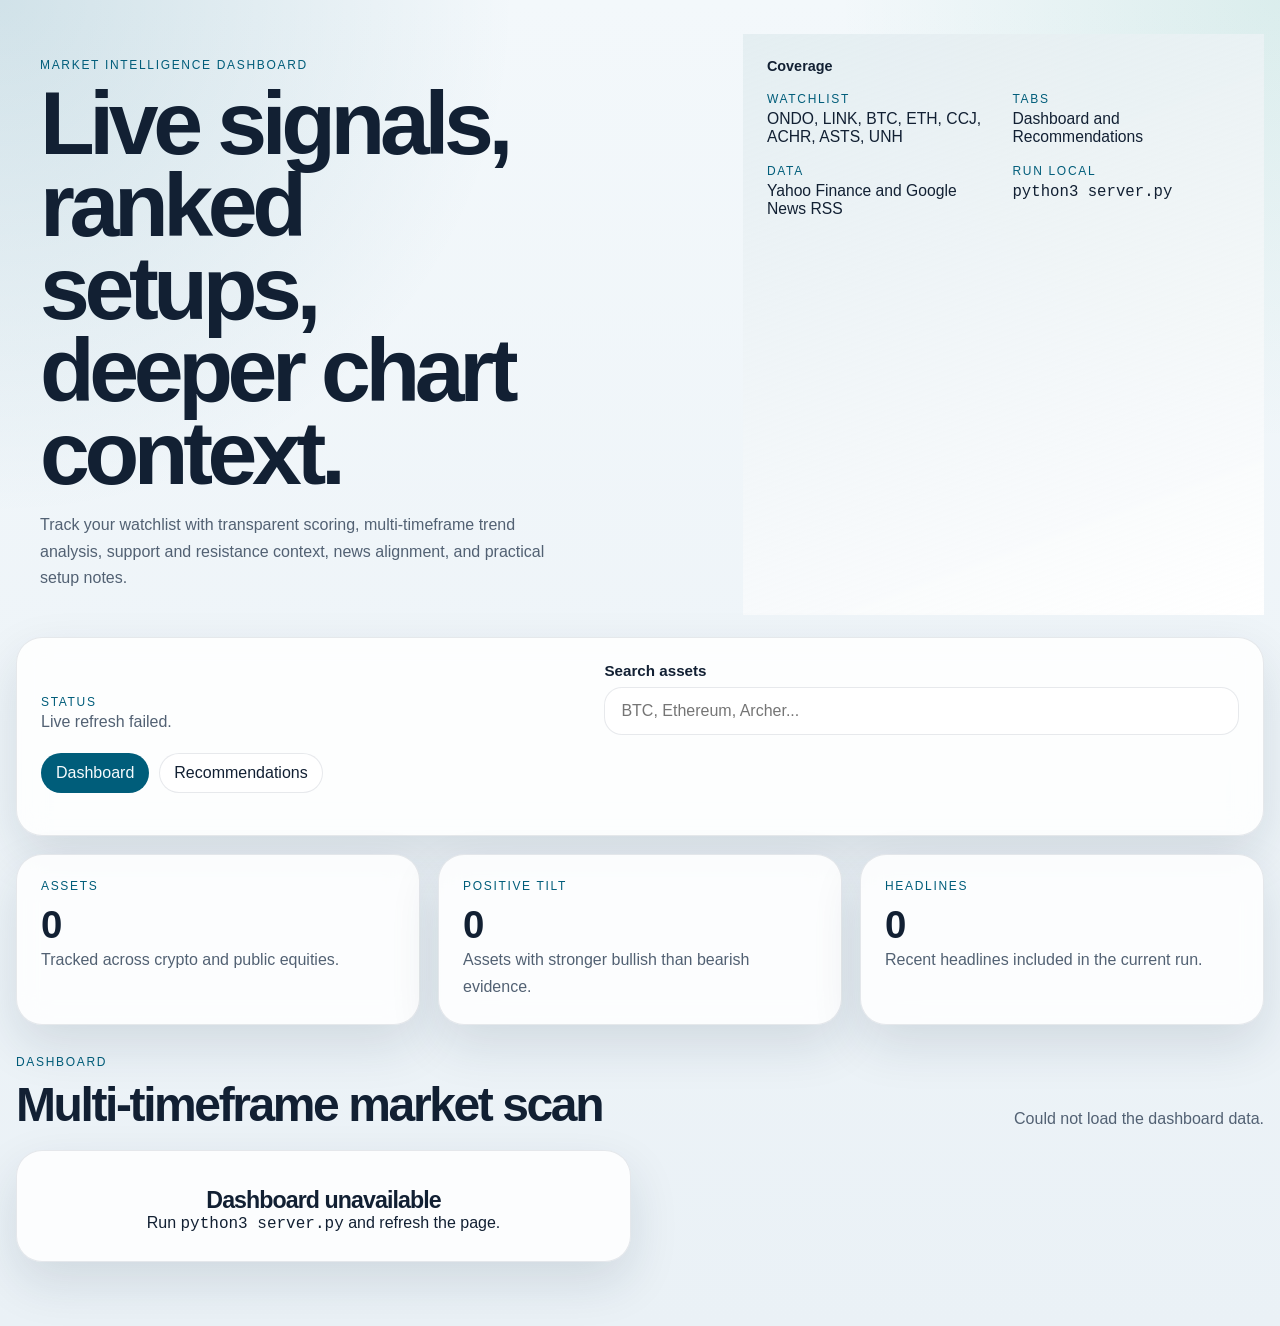
==== index.html @ 1b2de623 "Initial commit: market intelligence dashboard" ====
<!doctype html>
<html lang="en">
  <head>
    <meta charset="utf-8" />
    <meta name="viewport" content="width=device-width, initial-scale=1" />
    <title>Market Intelligence Dashboard</title>
    <meta name="theme-color" content="#005d7a" />
    <meta name="apple-mobile-web-app-capable" content="yes" />
    <meta name="apple-mobile-web-app-status-bar-style" content="default" />
    <meta name="apple-mobile-web-app-title" content="Market Dashboard" />
    <meta name="description" content="Market intelligence dashboard with rankings, technical analysis, and daily summaries." />
    <link rel="manifest" href="./manifest.webmanifest" />
    <link rel="apple-touch-icon" href="./icons/icon-180.png" />
    <link rel="stylesheet" href="./styles.css" />
  </head>
  <body>
    <main class="app-shell">
      <section class="hero">
        <div class="hero-copy">
          <p class="eyebrow">Market Intelligence Dashboard</p>
          <h1>Live signals, ranked setups, deeper chart context.</h1>
          <p class="intro">
            Track your watchlist with transparent scoring, multi-timeframe trend
            analysis, support and resistance context, news alignment, and
            practical setup notes.
          </p>
        </div>

        <div class="hero-panel">
          <p class="panel-label">Coverage</p>
          <div class="hero-grid">
            <div>
              <p class="mini-label">Watchlist</p>
              <p>ONDO, LINK, BTC, ETH, CCJ, ACHR, ASTS, UNH</p>
            </div>
            <div>
              <p class="mini-label">Tabs</p>
              <p>Dashboard and Recommendations</p>
            </div>
            <div>
              <p class="mini-label">Data</p>
              <p>Yahoo Finance and Google News RSS</p>
            </div>
            <div>
              <p class="mini-label">Run local</p>
              <p><code>python3 server.py</code></p>
            </div>
          </div>
        </div>
      </section>

      <section class="toolbar card">
        <div>
          <p class="section-label">Status</p>
          <p id="last-updated" class="meta-copy">Loading live market data...</p>
        </div>

        <label class="search-field" for="asset-search">
          <span>Search assets</span>
          <input id="asset-search" type="search" placeholder="BTC, Ethereum, Archer..." />
        </label>

        <div class="tab-row" role="tablist" aria-label="Views">
          <button id="tab-dashboard" class="tab-button is-active" type="button" role="tab" aria-selected="true">
            Dashboard
          </button>
          <button id="tab-recommendations" class="tab-button" type="button" role="tab" aria-selected="false">
            Recommendations
          </button>
        </div>

        <div id="market-filters" class="filter-row" aria-label="Asset type filters"></div>
      </section>

      <section class="overview-grid">
        <article class="stat-card card">
          <p class="section-label">Assets</p>
          <strong id="asset-count" class="stat-value">--</strong>
          <p class="stat-copy">Tracked across crypto and public equities.</p>
        </article>

        <article class="stat-card card">
          <p class="section-label">Positive Tilt</p>
          <strong id="positive-count" class="stat-value">--</strong>
          <p class="stat-copy">Assets with stronger bullish than bearish evidence.</p>
        </article>

        <article class="stat-card card">
          <p class="section-label">Headlines</p>
          <strong id="headline-count" class="stat-value">--</strong>
          <p class="stat-copy">Recent headlines included in the current run.</p>
        </article>
      </section>

      <section id="dashboard-view" class="view-panel">
        <section class="assets">
          <div class="section-heading">
            <div>
              <p class="section-label">Dashboard</p>
              <h2>Multi-timeframe market scan</h2>
            </div>
            <p id="status" class="status-copy">Building the latest view.</p>
          </div>

          <div id="asset-grid" class="asset-grid" aria-live="polite"></div>
        </section>
      </section>

      <section id="recommendations-view" class="view-panel" hidden>
        <section class="recommendations">
          <div class="section-heading">
            <div>
              <p class="section-label">Recommendations</p>
              <h2>Ranked watchlist setups</h2>
            </div>
            <p id="recommendations-status" class="status-copy">
              Ranking watchlist assets with transparent scoring.
            </p>
          </div>

          <div id="recommendation-summary" class="recommendation-summary"></div>
          <div id="recommendation-list" class="recommendation-list"></div>
        </section>
      </section>
    </main>

    <template id="asset-template">
      <article class="asset-card card">
        <div class="asset-header">
          <div>
            <div class="asset-topline">
              <span class="asset-tag" data-field="type"></span>
              <span class="asset-ticker" data-field="ticker"></span>
            </div>
            <h3 data-field="name"></h3>
          </div>
          <div class="price-block">
            <strong data-field="price"></strong>
            <p data-field="priceMeta"></p>
          </div>
        </div>

        <p data-field="assetNotice" class="asset-notice" hidden></p>

        <div class="metric-grid">
          <div class="metric-chip">
            <span>1D</span>
            <strong data-field="dailyChange"></strong>
          </div>
          <div class="metric-chip">
            <span>1W</span>
            <strong data-field="weeklyChange"></strong>
          </div>
          <div class="metric-chip">
            <span>1M</span>
            <strong data-field="monthlyChange"></strong>
          </div>
          <div class="metric-chip metric-chip-wide">
            <span>Recommendation</span>
            <strong data-field="recommendationLabel"></strong>
          </div>
        </div>

        <div class="analysis-strip" data-field="analysisStrip"></div>
        <div class="chart-grid" data-field="chartGrid"></div>

        <div class="signal-grid">
          <section class="signal-panel bullish">
            <p class="signal-label">Bullish signals</p>
            <ul data-field="bullishSignals"></ul>
          </section>

          <section class="signal-panel bearish">
            <p class="signal-label">Bearish signals</p>
            <ul data-field="bearishSignals"></ul>
          </section>
        </div>

        <section class="summary-panel">
          <p class="signal-label">Neutral summary</p>
          <p data-field="summary" class="summary-copy"></p>
        </section>

        <section class="news-panel">
          <div class="chart-label-row">
            <p>Top recent headlines</p>
            <span data-field="newsSourceCount"></span>
          </div>
          <div data-field="newsList" class="news-list"></div>
        </section>

        <button class="detail-button" data-field="openDetail" type="button">Open detailed view</button>
      </article>
    </template>

    <template id="recommendation-template">
      <article class="recommendation-card card">
        <div class="recommendation-header">
          <div>
            <div class="asset-topline">
              <span class="asset-tag" data-field="type"></span>
              <span class="asset-ticker" data-field="ticker"></span>
            </div>
            <h3 data-field="name"></h3>
          </div>
          <div class="recommendation-score">
            <strong data-field="score"></strong>
            <p data-field="scoreMeta"></p>
          </div>
        </div>

        <div class="recommendation-meta" data-field="metaStrip"></div>
        <div class="breakdown-grid" data-field="breakdown"></div>

        <section class="recommendation-text-grid">
          <article class="summary-panel">
            <p class="signal-label">Key reasons</p>
            <ul data-field="keyReasons"></ul>
          </article>
          <article class="summary-panel">
            <p class="signal-label">Invalidate / risk</p>
            <ul data-field="risks"></ul>
          </article>
          <article class="summary-panel">
            <p class="signal-label">Strengthens</p>
            <ul data-field="strengthen"></ul>
          </article>
          <article class="summary-panel">
            <p class="signal-label">Weakens</p>
            <ul data-field="weaken"></ul>
          </article>
        </section>

        <button class="detail-button" data-field="openDetail" type="button">Open detailed view</button>
      </article>
    </template>

    <div id="detail-modal" class="modal-shell" hidden>
      <div id="modal-backdrop" class="modal-backdrop"></div>
      <section class="modal-panel" role="dialog" aria-modal="true" aria-labelledby="modal-title">
        <button id="modal-close" class="modal-close" type="button" aria-label="Close detail view">
          Close
        </button>

        <div class="modal-header">
          <div class="asset-topline">
            <span id="modal-type" class="asset-tag"></span>
            <span id="modal-ticker" class="asset-ticker"></span>
          </div>
          <h3 id="modal-title"></h3>
          <p id="modal-summary" class="summary-copy"></p>
        </div>

        <div class="modal-grid">
          <article class="modal-block">
            <p class="signal-label">Recommendation</p>
            <p id="modal-recommendation"></p>
            <p id="modal-confidence" class="summary-copy"></p>
          </article>

          <article class="modal-block">
            <p class="signal-label">Trend directions</p>
            <div id="modal-trends" class="analysis-strip"></div>
          </article>

          <article class="modal-block">
            <p class="signal-label">Technical read</p>
            <div id="modal-technical" class="detail-list"></div>
          </article>

          <article class="modal-block">
            <p class="signal-label">Bullish scenario</p>
            <p id="modal-bullish-scenario"></p>
          </article>

          <article class="modal-block">
            <p class="signal-label">Bearish scenario</p>
            <p id="modal-bearish-scenario"></p>
          </article>

          <article class="modal-block modal-block-wide">
            <p class="signal-label">Scoring breakdown</p>
            <div id="modal-breakdown" class="breakdown-grid"></div>
          </article>

          <article class="modal-block modal-block-wide">
            <p class="signal-label">Recent headlines</p>
            <div id="modal-news" class="news-list"></div>
          </article>
        </div>
      </section>
    </div>

    <script type="module" src="./game.js"></script>
  </body>
</html>
---- styles.css ----
:root {
  --bg: #eff4f8;
  --panel: rgba(255, 255, 255, 0.84);
  --card: rgba(255, 255, 255, 0.94);
  --line: rgba(22, 45, 72, 0.1);
  --text: #122033;
  --muted: #526173;
  --accent: #005d7a;
  --accent-soft: rgba(0, 93, 122, 0.1);
  --green: #0b8a5b;
  --green-soft: rgba(11, 138, 91, 0.12);
  --red: #b44646;
  --red-soft: rgba(180, 70, 70, 0.12);
  --amber: #946100;
  --amber-soft: rgba(148, 97, 0, 0.12);
  --shadow: rgba(17, 40, 63, 0.12);
}

* {
  box-sizing: border-box;
}

html {
  scroll-behavior: smooth;
}

body {
  margin: 0;
  min-height: 100vh;
  font-family: "Avenir Next", "Segoe UI", sans-serif;
  color: var(--text);
  background:
    radial-gradient(circle at top left, rgba(0, 93, 122, 0.14), transparent 28%),
    radial-gradient(circle at top right, rgba(4, 143, 110, 0.1), transparent 24%),
    linear-gradient(180deg, #f3f8fb 0%, #eaf1f6 100%);
}

button,
input {
  font: inherit;
}

code {
  font-family: "SFMono-Regular", "SF Mono", Menlo, monospace;
}

h1,
h2,
h3,
p,
ul {
  margin: 0;
}

.app-shell {
  width: min(1360px, calc(100% - 32px));
  margin: 0 auto;
  padding: 34px 0 64px;
}

.card {
  background: var(--panel);
  border: 1px solid var(--line);
  border-radius: 26px;
  box-shadow: 0 20px 50px var(--shadow);
  backdrop-filter: blur(14px);
}

.hero {
  display: grid;
  grid-template-columns: 1.15fr 0.85fr;
  gap: 22px;
}

.hero-copy,
.hero-panel,
.toolbar,
.stat-card,
.asset-card,
.recommendation-card {
  padding: 24px;
}

.eyebrow,
.section-label,
.signal-label,
.mini-label {
  margin: 0;
  text-transform: uppercase;
  letter-spacing: 0.14em;
  font-size: 0.75rem;
  color: var(--accent);
}

h1 {
  margin-top: 10px;
  max-width: 10ch;
  font-size: clamp(3rem, 7vw, 5.7rem);
  line-height: 0.92;
  letter-spacing: -0.06em;
}

h2 {
  margin-top: 8px;
  font-size: clamp(1.9rem, 4vw, 3rem);
  letter-spacing: -0.05em;
}

h3 {
  margin-top: 8px;
  font-size: 1.45rem;
  letter-spacing: -0.04em;
}

.intro,
.meta-copy,
.status-copy,
.stat-copy,
.summary-copy,
.news-item-copy,
.detail-list p {
  color: var(--muted);
  line-height: 1.65;
}

.intro {
  margin-top: 18px;
  max-width: 60ch;
}

.hero-panel {
  background:
    linear-gradient(160deg, rgba(0, 93, 122, 0.1), rgba(255, 255, 255, 0.6)),
    var(--card);
}

.panel-label {
  margin: 0 0 18px;
  font-size: 0.9rem;
  font-weight: 700;
}

.hero-grid {
  display: grid;
  grid-template-columns: repeat(2, minmax(0, 1fr));
  gap: 18px;
}

.hero-grid p:last-child {
  margin-top: 4px;
  font-size: 0.98rem;
}

.toolbar {
  display: grid;
  grid-template-columns: 0.85fr 1fr;
  gap: 18px 24px;
  align-items: end;
  margin-top: 22px;
}

.search-field {
  display: grid;
  gap: 8px;
}

.search-field span {
  font-size: 0.95rem;
  font-weight: 600;
}

.search-field input {
  width: 100%;
  border: 1px solid var(--line);
  border-radius: 18px;
  padding: 14px 16px;
  background: rgba(255, 255, 255, 0.88);
  color: var(--text);
  outline: none;
}

.search-field input:focus {
  border-color: rgba(0, 93, 122, 0.34);
  box-shadow: 0 0 0 4px rgba(0, 93, 122, 0.08);
}

.tab-row,
.filter-row,
.asset-topline,
.analysis-strip,
.chart-label-row,
.recommendation-header,
.recommendation-meta {
  display: flex;
  flex-wrap: wrap;
  gap: 10px;
  align-items: center;
}

.tab-row,
.filter-row {
  grid-column: 1 / -1;
}

.tab-button,
.filter-chip,
.detail-button {
  border: 1px solid var(--line);
  border-radius: 999px;
  padding: 10px 14px;
  background: rgba(255, 255, 255, 0.78);
  color: var(--text);
  cursor: pointer;
  transition:
    transform 180ms ease,
    background-color 180ms ease,
    border-color 180ms ease;
}

.tab-button:hover,
.tab-button:focus-visible,
.filter-chip:hover,
.filter-chip:focus-visible,
.detail-button:hover,
.detail-button:focus-visible {
  transform: translateY(-1px);
}

.tab-button.is-active,
.filter-chip.is-active {
  background: var(--accent);
  color: #f6fbfd;
  border-color: transparent;
}

.overview-grid {
  display: grid;
  grid-template-columns: repeat(3, minmax(0, 1fr));
  gap: 18px;
  margin-top: 18px;
}

.stat-value {
  display: block;
  margin-top: 10px;
  font-size: clamp(1.9rem, 3vw, 2.7rem);
  letter-spacing: -0.05em;
}

.view-panel {
  margin-top: 30px;
}

.section-heading {
  display: flex;
  justify-content: space-between;
  align-items: end;
  gap: 18px;
  margin-bottom: 18px;
}

.asset-grid,
.recommendation-list,
.recommendation-summary {
  display: grid;
  gap: 18px;
}

.asset-grid {
  grid-template-columns: repeat(2, minmax(0, 1fr));
}

.recommendation-summary {
  grid-template-columns: repeat(4, minmax(0, 1fr));
  margin-bottom: 18px;
}

.asset-card,
.recommendation-card {
  background: linear-gradient(180deg, rgba(255, 255, 255, 0.95), rgba(248, 252, 255, 0.9));
  display: grid;
  gap: 18px;
}

.asset-header,
.chart-label-row,
.recommendation-header {
  display: flex;
  justify-content: space-between;
  align-items: center;
  gap: 12px;
}

.asset-tag,
.asset-ticker,
.analysis-chip,
.recommendation-pill,
.summary-pill {
  display: inline-flex;
  align-items: center;
  padding: 7px 10px;
  border-radius: 999px;
  font-size: 0.78rem;
  font-weight: 700;
}

.asset-tag,
.summary-pill {
  background: var(--accent-soft);
  color: var(--accent);
}

.asset-ticker,
.analysis-chip {
  background: rgba(18, 32, 51, 0.06);
  color: var(--text);
}

.recommendation-pill {
  background: rgba(148, 97, 0, 0.12);
  color: var(--amber);
}

.price-block,
.recommendation-score {
  text-align: right;
}

.price-block strong,
.recommendation-score strong {
  display: block;
  font-size: clamp(1.7rem, 3vw, 2.4rem);
  letter-spacing: -0.05em;
}

.price-block p,
.recommendation-score p {
  margin-top: 6px;
  color: var(--muted);
  font-size: 0.95rem;
}

.asset-notice {
  padding: 12px 14px;
  border-radius: 16px;
  border: 1px solid rgba(180, 70, 70, 0.18);
  background: rgba(180, 70, 70, 0.08);
  color: #8e2f2f;
  line-height: 1.5;
}

.metric-grid,
.chart-grid,
.signal-grid,
.recommendation-text-grid,
.modal-grid,
.breakdown-grid {
  display: grid;
  gap: 14px;
}

.metric-grid {
  grid-template-columns: repeat(4, minmax(0, 1fr));
}

.chart-grid {
  grid-template-columns: repeat(3, minmax(0, 1fr));
}

.signal-grid,
.recommendation-text-grid {
  grid-template-columns: repeat(2, minmax(0, 1fr));
}

.modal-grid {
  grid-template-columns: repeat(2, minmax(0, 1fr));
}

.breakdown-grid {
  grid-template-columns: repeat(auto-fit, minmax(180px, 1fr));
}

.metric-chip,
.chart-panel,
.signal-panel,
.summary-panel,
.news-panel,
.summary-card,
.breakdown-card,
.modal-block {
  padding: 16px;
  border-radius: 20px;
  background: rgba(255, 255, 255, 0.74);
  border: 1px solid var(--line);
}

.metric-chip span,
.chart-label-row span {
  display: block;
  font-size: 0.82rem;
  color: var(--muted);
}

.metric-chip strong {
  display: block;
  margin-top: 6px;
  font-size: 1.02rem;
}

.metric-chip-wide {
  grid-column: span 1;
}

.analysis-strip {
  gap: 8px;
}

.is-positive {
  color: var(--green);
}

.is-negative {
  color: var(--red);
}

.chart-surface {
  margin-top: 14px;
  height: 132px;
}

.chart-svg {
  width: 100%;
  height: 100%;
  overflow: visible;
}

.chart-gridline {
  stroke: rgba(18, 32, 51, 0.08);
  stroke-width: 1;
}

.chart-area {
  opacity: 0.18;
}

.chart-line {
  fill: none;
  stroke-width: 3;
  stroke-linecap: round;
  stroke-linejoin: round;
}

.chart-point {
  stroke: white;
  stroke-width: 2;
}

.signal-panel ul,
.news-list,
.recommendation-text-grid ul {
  margin-top: 12px;
}

.signal-panel ul,
.recommendation-text-grid ul {
  padding-left: 18px;
  color: var(--muted);
  line-height: 1.65;
}

.bullish {
  background: linear-gradient(180deg, rgba(11, 138, 91, 0.08), rgba(255, 255, 255, 0.72));
}

.bearish {
  background: linear-gradient(180deg, rgba(180, 70, 70, 0.08), rgba(255, 255, 255, 0.72));
}

.news-list {
  display: grid;
  gap: 12px;
}

.news-item {
  padding-top: 12px;
  border-top: 1px solid rgba(18, 32, 51, 0.08);
}

.news-item:first-child {
  padding-top: 0;
  border-top: 0;
}

.news-item-meta {
  margin-bottom: 5px;
  font-size: 0.82rem;
  color: var(--muted);
}

.news-item a {
  color: var(--text);
  text-decoration: none;
  font-weight: 600;
  line-height: 1.45;
}

.news-item a:hover {
  color: var(--accent);
}

.detail-button {
  justify-self: start;
}

.summary-card h3 {
  margin-top: 4px;
  font-size: 1.05rem;
}

.summary-card p {
  margin-top: 8px;
  color: var(--muted);
  line-height: 1.55;
}

.breakdown-card strong {
  display: block;
  font-size: 1.2rem;
}

.breakdown-card p {
  margin-top: 8px;
  color: var(--muted);
  line-height: 1.55;
}

.modal-shell {
  position: fixed;
  inset: 0;
  z-index: 30;
}

.modal-backdrop {
  position: absolute;
  inset: 0;
  background: rgba(10, 18, 32, 0.56);
}

.modal-panel {
  position: relative;
  width: min(1100px, calc(100% - 24px));
  max-height: calc(100vh - 32px);
  overflow: auto;
  margin: 16px auto;
  padding: 24px;
  border-radius: 28px;
  border: 1px solid var(--line);
  background: rgba(247, 251, 254, 0.98);
  box-shadow: 0 28px 80px rgba(17, 40, 63, 0.28);
}

.modal-close {
  position: sticky;
  top: 0;
  margin-left: auto;
  display: block;
  border: 0;
  border-radius: 999px;
  padding: 10px 14px;
  background: rgba(18, 32, 51, 0.08);
  cursor: pointer;
}

.modal-header {
  display: grid;
  gap: 10px;
  margin-top: 10px;
  margin-bottom: 18px;
}

.modal-block-wide {
  grid-column: 1 / -1;
}

.detail-list {
  display: grid;
  gap: 8px;
}

.empty-state {
  padding: 28px;
  text-align: center;
}

@media (max-width: 1160px) {
  .hero,
  .toolbar,
  .asset-grid,
  .overview-grid,
  .recommendation-summary,
  .chart-grid,
  .signal-grid,
  .recommendation-text-grid,
  .modal-grid {
    grid-template-columns: 1fr;
  }
}

@media (max-width: 720px) {
  .app-shell {
    width: min(100% - 20px, 1360px);
    padding-top: 18px;
  }

  .hero-copy,
  .hero-panel,
  .toolbar,
  .stat-card,
  .asset-card,
  .recommendation-card,
  .modal-panel {
    padding: 18px;
  }

  .asset-header,
  .section-heading,
  .recommendation-header {
    flex-direction: column;
    align-items: flex-start;
  }

  .price-block,
  .recommendation-score {
    text-align: left;
  }

  .metric-grid {
    grid-template-columns: 1fr;
  }
}
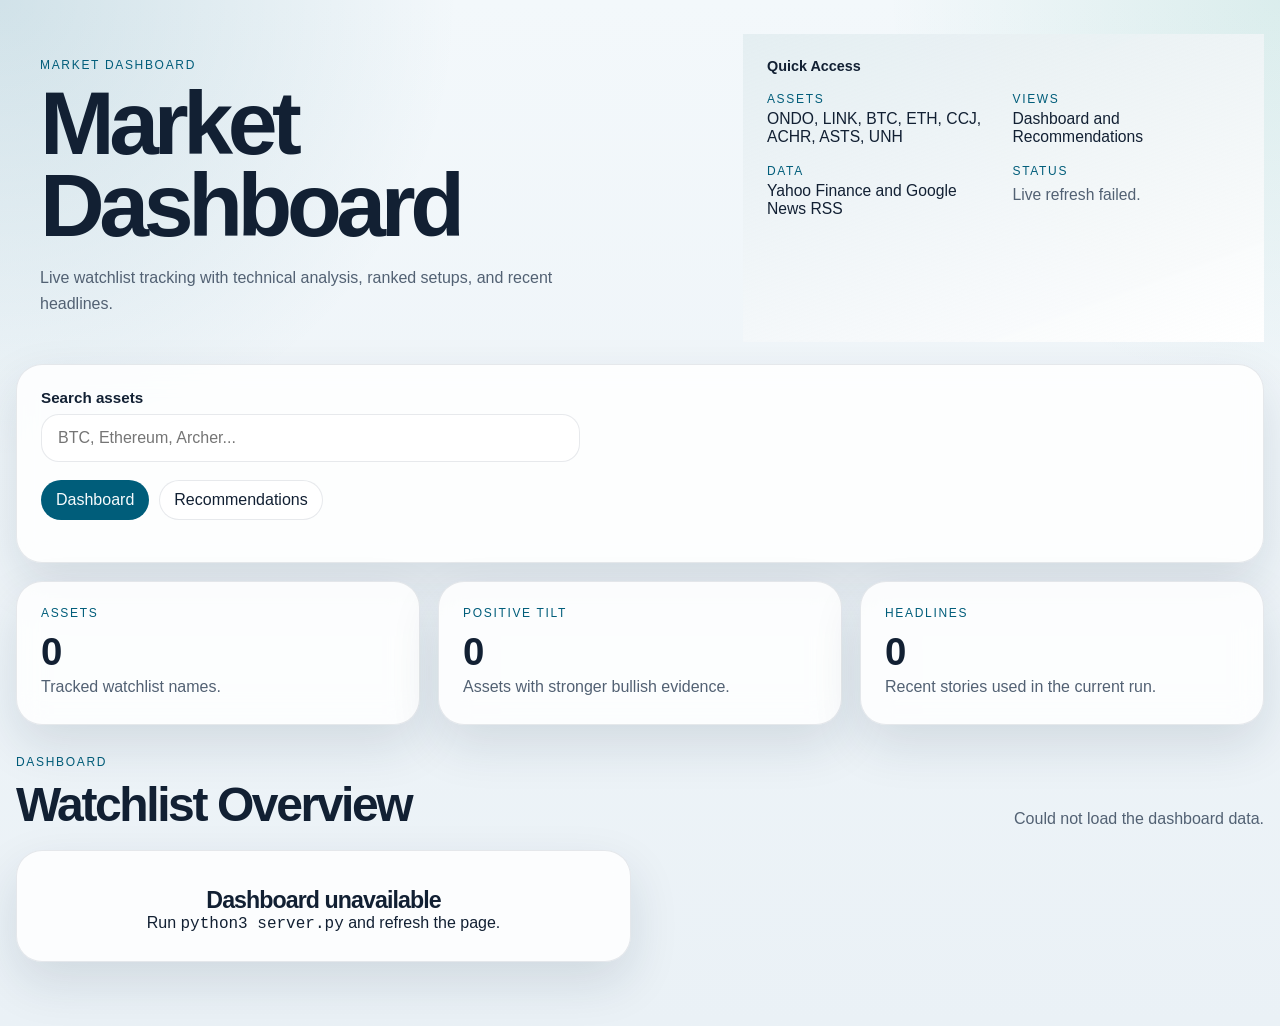
==== commit a7270fbd: "Fix Vercel root route and homepage" ====
--- a/index.html
+++ b/index.html
@@ -3,12 +3,15 @@
   <head>
     <meta charset="utf-8" />
     <meta name="viewport" content="width=device-width, initial-scale=1" />
-    <title>Market Intelligence Dashboard</title>
+    <title>Market Dashboard</title>
     <meta name="theme-color" content="#005d7a" />
     <meta name="apple-mobile-web-app-capable" content="yes" />
     <meta name="apple-mobile-web-app-status-bar-style" content="default" />
     <meta name="apple-mobile-web-app-title" content="Market Dashboard" />
-    <meta name="description" content="Market intelligence dashboard with rankings, technical analysis, and daily summaries." />
+    <meta
+      name="description"
+      content="Market dashboard with live prices, chart analysis, and ranked recommendations."
+    />
     <link rel="manifest" href="./manifest.webmanifest" />
     <link rel="apple-touch-icon" href="./icons/icon-180.png" />
     <link rel="stylesheet" href="./styles.css" />
@@ -17,24 +20,23 @@
     <main class="app-shell">
       <section class="hero">
         <div class="hero-copy">
-          <p class="eyebrow">Market Intelligence Dashboard</p>
-          <h1>Live signals, ranked setups, deeper chart context.</h1>
+          <p class="eyebrow">Market Dashboard</p>
+          <h1>Market Dashboard</h1>
           <p class="intro">
-            Track your watchlist with transparent scoring, multi-timeframe trend
-            analysis, support and resistance context, news alignment, and
-            practical setup notes.
+            Live watchlist tracking with technical analysis, ranked setups, and
+            recent headlines.
           </p>
         </div>
 
         <div class="hero-panel">
-          <p class="panel-label">Coverage</p>
+          <p class="panel-label">Quick Access</p>
           <div class="hero-grid">
             <div>
-              <p class="mini-label">Watchlist</p>
+              <p class="mini-label">Assets</p>
               <p>ONDO, LINK, BTC, ETH, CCJ, ACHR, ASTS, UNH</p>
             </div>
             <div>
-              <p class="mini-label">Tabs</p>
+              <p class="mini-label">Views</p>
               <p>Dashboard and Recommendations</p>
             </div>
             <div>
@@ -42,19 +44,14 @@
               <p>Yahoo Finance and Google News RSS</p>
             </div>
             <div>
-              <p class="mini-label">Run local</p>
-              <p><code>python3 server.py</code></p>
+              <p class="mini-label">Status</p>
+              <p id="last-updated" class="meta-copy">Loading live market data...</p>
             </div>
           </div>
         </div>
       </section>
 
       <section class="toolbar card">
-        <div>
-          <p class="section-label">Status</p>
-          <p id="last-updated" class="meta-copy">Loading live market data...</p>
-        </div>
-
         <label class="search-field" for="asset-search">
           <span>Search assets</span>
           <input id="asset-search" type="search" placeholder="BTC, Ethereum, Archer..." />
@@ -76,19 +73,19 @@
         <article class="stat-card card">
           <p class="section-label">Assets</p>
           <strong id="asset-count" class="stat-value">--</strong>
-          <p class="stat-copy">Tracked across crypto and public equities.</p>
+          <p class="stat-copy">Tracked watchlist names.</p>
         </article>
 
         <article class="stat-card card">
           <p class="section-label">Positive Tilt</p>
           <strong id="positive-count" class="stat-value">--</strong>
-          <p class="stat-copy">Assets with stronger bullish than bearish evidence.</p>
+          <p class="stat-copy">Assets with stronger bullish evidence.</p>
         </article>
 
         <article class="stat-card card">
           <p class="section-label">Headlines</p>
           <strong id="headline-count" class="stat-value">--</strong>
-          <p class="stat-copy">Recent headlines included in the current run.</p>
+          <p class="stat-copy">Recent stories used in the current run.</p>
         </article>
       </section>
 
@@ -97,7 +94,7 @@
           <div class="section-heading">
             <div>
               <p class="section-label">Dashboard</p>
-              <h2>Multi-timeframe market scan</h2>
+              <h2>Watchlist Overview</h2>
             </div>
             <p id="status" class="status-copy">Building the latest view.</p>
           </div>
@@ -111,7 +108,7 @@
           <div class="section-heading">
             <div>
               <p class="section-label">Recommendations</p>
-              <h2>Ranked watchlist setups</h2>
+              <h2>Ranked Setups</h2>
             </div>
             <p id="recommendations-status" class="status-copy">
               Ranking watchlist assets with transparent scoring.
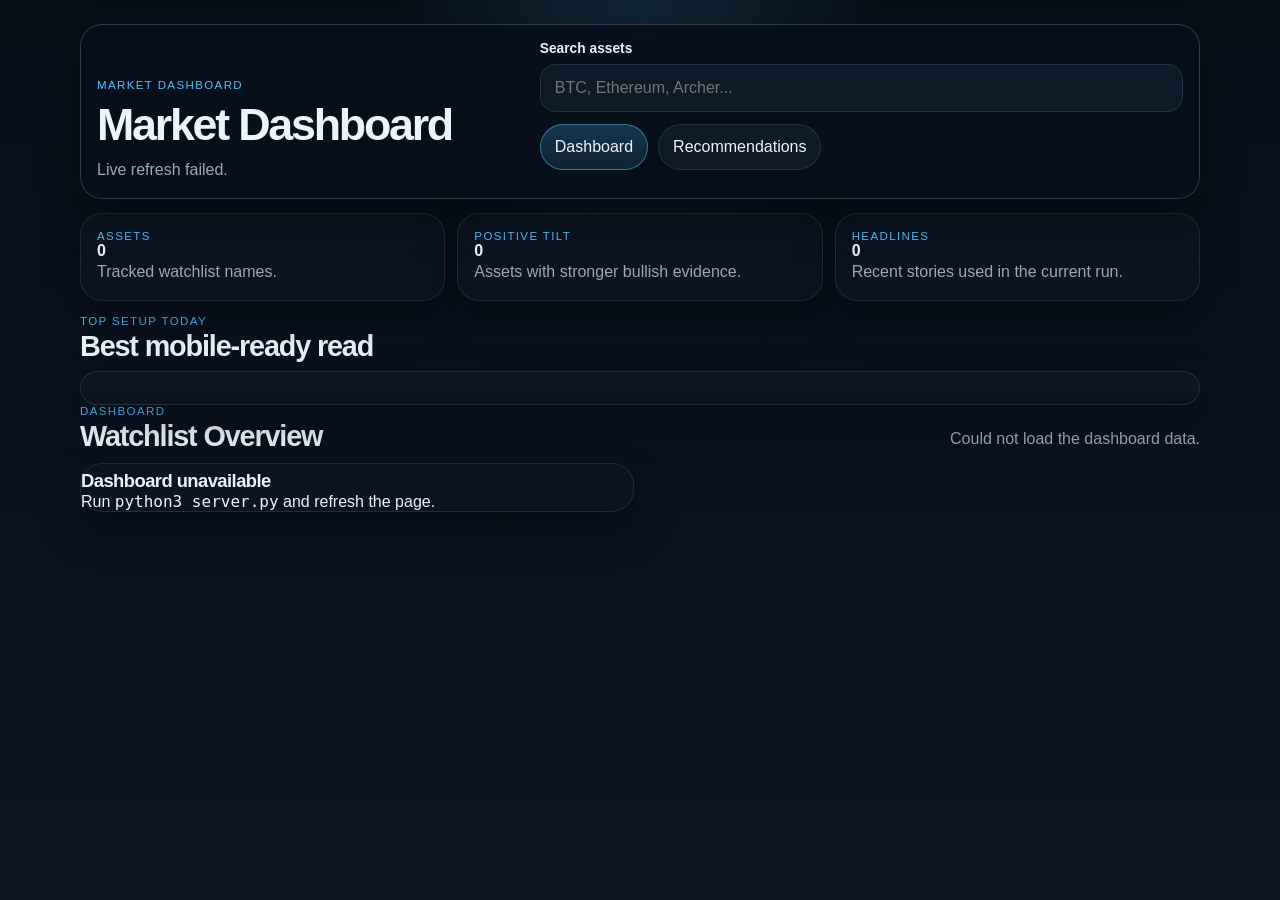
==== commit b242ea82: "mobile first redesign and replace headlines" ====
--- a/index.html
+++ b/index.html
@@ -18,56 +18,31 @@
   </head>
   <body>
     <main class="app-shell">
-      <section class="hero">
-        <div class="hero-copy">
+      <header class="top-header card">
+        <div class="header-copy">
           <p class="eyebrow">Market Dashboard</p>
           <h1>Market Dashboard</h1>
-          <p class="intro">
-            Live watchlist tracking with technical analysis, ranked setups, and
-            recent headlines.
-          </p>
-        </div>
-
-        <div class="hero-panel">
-          <p class="panel-label">Quick Access</p>
-          <div class="hero-grid">
-            <div>
-              <p class="mini-label">Assets</p>
-              <p>ONDO, LINK, BTC, ETH, CCJ, ACHR, ASTS, UNH</p>
-            </div>
-            <div>
-              <p class="mini-label">Views</p>
-              <p>Dashboard and Recommendations</p>
-            </div>
-            <div>
-              <p class="mini-label">Data</p>
-              <p>Yahoo Finance and Google News RSS</p>
-            </div>
-            <div>
-              <p class="mini-label">Status</p>
-              <p id="last-updated" class="meta-copy">Loading live market data...</p>
-            </div>
-          </div>
-        </div>
-      </section>
-
-      <section class="toolbar card">
-        <label class="search-field" for="asset-search">
-          <span>Search assets</span>
-          <input id="asset-search" type="search" placeholder="BTC, Ethereum, Archer..." />
-        </label>
-
-        <div class="tab-row" role="tablist" aria-label="Views">
-          <button id="tab-dashboard" class="tab-button is-active" type="button" role="tab" aria-selected="true">
-            Dashboard
-          </button>
-          <button id="tab-recommendations" class="tab-button" type="button" role="tab" aria-selected="false">
-            Recommendations
-          </button>
-        </div>
-
-        <div id="market-filters" class="filter-row" aria-label="Asset type filters"></div>
-      </section>
+          <p id="last-updated" class="meta-copy">Loading live market data...</p>
+        </div>
+
+        <div class="header-actions">
+          <label class="search-field" for="asset-search">
+            <span>Search assets</span>
+            <input id="asset-search" type="search" placeholder="BTC, Ethereum, Archer..." />
+          </label>
+
+          <div class="tab-row" role="tablist" aria-label="Views">
+            <button id="tab-dashboard" class="tab-button is-active" type="button" role="tab" aria-selected="true">
+              Dashboard
+            </button>
+            <button id="tab-recommendations" class="tab-button" type="button" role="tab" aria-selected="false">
+              Recommendations
+            </button>
+          </div>
+
+          <div id="market-filters" class="filter-row" aria-label="Asset type filters"></div>
+        </div>
+      </header>
 
       <section class="overview-grid">
         <article class="stat-card card">
@@ -90,6 +65,17 @@
       </section>
 
       <section id="dashboard-view" class="view-panel">
+        <section class="top-setup-section">
+          <div class="section-heading section-heading-tight">
+            <div>
+              <p class="section-label">Top Setup Today</p>
+              <h2>Best mobile-ready read</h2>
+            </div>
+          </div>
+
+          <div id="top-setup-card" class="top-setup-card card" aria-live="polite"></div>
+        </section>
+
         <section class="assets">
           <div class="section-heading">
             <div>
@@ -178,14 +164,6 @@
           <p data-field="summary" class="summary-copy"></p>
         </section>
 
-        <section class="news-panel">
-          <div class="chart-label-row">
-            <p>Top recent headlines</p>
-            <span data-field="newsSourceCount"></span>
-          </div>
-          <div data-field="newsList" class="news-list"></div>
-        </section>
-
         <button class="detail-button" data-field="openDetail" type="button">Open detailed view</button>
       </article>
     </template>
--- a/styles.css
+++ b/styles.css
@@ -1,19 +1,23 @@
 :root {
-  --bg: #eff4f8;
-  --panel: rgba(255, 255, 255, 0.84);
-  --card: rgba(255, 255, 255, 0.94);
-  --line: rgba(22, 45, 72, 0.1);
-  --text: #122033;
-  --muted: #526173;
-  --accent: #005d7a;
-  --accent-soft: rgba(0, 93, 122, 0.1);
-  --green: #0b8a5b;
-  --green-soft: rgba(11, 138, 91, 0.12);
-  --red: #b44646;
-  --red-soft: rgba(180, 70, 70, 0.12);
-  --amber: #946100;
-  --amber-soft: rgba(148, 97, 0, 0.12);
-  --shadow: rgba(17, 40, 63, 0.12);
+  --bg: #08111b;
+  --bg-elevated: #0d1825;
+  --panel: rgba(12, 21, 33, 0.94);
+  --panel-soft: rgba(17, 28, 43, 0.92);
+  --card: rgba(14, 23, 36, 0.96);
+  --line: rgba(118, 143, 176, 0.2);
+  --line-strong: rgba(118, 143, 176, 0.34);
+  --text: #edf3fb;
+  --muted: #9aa8ba;
+  --accent: #50c1ff;
+  --accent-soft: rgba(80, 193, 255, 0.12);
+  --green: #39d98a;
+  --green-soft: rgba(57, 217, 138, 0.12);
+  --red: #ff7b7b;
+  --red-soft: rgba(255, 123, 123, 0.12);
+  --amber: #ffb85c;
+  --amber-soft: rgba(255, 184, 92, 0.12);
+  --shadow: rgba(0, 0, 0, 0.34);
+  --radius: 22px;
 }
 
 * {
@@ -30,9 +34,8 @@
   font-family: "Avenir Next", "Segoe UI", sans-serif;
   color: var(--text);
   background:
-    radial-gradient(circle at top left, rgba(0, 93, 122, 0.14), transparent 28%),
-    radial-gradient(circle at top right, rgba(4, 143, 110, 0.1), transparent 24%),
-    linear-gradient(180deg, #f3f8fb 0%, #eaf1f6 100%);
+    radial-gradient(circle at top, rgba(80, 193, 255, 0.12), transparent 22%),
+    linear-gradient(180deg, #071019 0%, #0a1220 46%, #0d1622 100%);
 }
 
 button,
@@ -53,110 +56,83 @@
 }
 
 .app-shell {
-  width: min(1360px, calc(100% - 32px));
+  width: min(100%, 760px);
   margin: 0 auto;
-  padding: 34px 0 64px;
+  padding: 16px 14px 32px;
 }
 
 .card {
   background: var(--panel);
   border: 1px solid var(--line);
-  border-radius: 26px;
-  box-shadow: 0 20px 50px var(--shadow);
+  border-radius: var(--radius);
+  box-shadow: 0 18px 40px var(--shadow);
   backdrop-filter: blur(14px);
 }
 
-.hero {
-  display: grid;
-  grid-template-columns: 1.15fr 0.85fr;
-  gap: 22px;
-}
-
-.hero-copy,
-.hero-panel,
-.toolbar,
+.top-header,
 .stat-card,
 .asset-card,
-.recommendation-card {
-  padding: 24px;
+.recommendation-card,
+.top-setup-card,
+.modal-panel {
+  padding: 16px;
+}
+
+.top-header {
+  position: sticky;
+  top: 0;
+  z-index: 20;
+  display: grid;
+  gap: 14px;
+  margin-bottom: 14px;
+  background: rgba(8, 17, 27, 0.92);
+  border-color: var(--line-strong);
+}
+
+.header-copy,
+.header-actions {
+  display: grid;
+  gap: 12px;
 }
 
 .eyebrow,
 .section-label,
 .signal-label,
 .mini-label {
-  margin: 0;
   text-transform: uppercase;
-  letter-spacing: 0.14em;
-  font-size: 0.75rem;
+  letter-spacing: 0.12em;
+  font-size: 0.72rem;
   color: var(--accent);
 }
 
 h1 {
-  margin-top: 10px;
-  max-width: 10ch;
-  font-size: clamp(3rem, 7vw, 5.7rem);
-  line-height: 0.92;
-  letter-spacing: -0.06em;
+  font-size: clamp(2rem, 8vw, 2.8rem);
+  line-height: 0.95;
+  letter-spacing: -0.05em;
 }
 
 h2 {
-  margin-top: 8px;
-  font-size: clamp(1.9rem, 4vw, 3rem);
-  letter-spacing: -0.05em;
+  margin-top: 4px;
+  font-size: clamp(1.3rem, 5vw, 1.8rem);
+  line-height: 1.05;
+  letter-spacing: -0.04em;
 }
 
 h3 {
-  margin-top: 8px;
-  font-size: 1.45rem;
-  letter-spacing: -0.04em;
-}
-
-.intro,
+  margin-top: 6px;
+  font-size: 1.15rem;
+  letter-spacing: -0.03em;
+}
+
 .meta-copy,
 .status-copy,
 .stat-copy,
 .summary-copy,
 .news-item-copy,
-.detail-list p {
+.detail-list p,
+.intro {
   color: var(--muted);
-  line-height: 1.65;
-}
-
-.intro {
-  margin-top: 18px;
-  max-width: 60ch;
-}
-
-.hero-panel {
-  background:
-    linear-gradient(160deg, rgba(0, 93, 122, 0.1), rgba(255, 255, 255, 0.6)),
-    var(--card);
-}
-
-.panel-label {
-  margin: 0 0 18px;
-  font-size: 0.9rem;
-  font-weight: 700;
-}
-
-.hero-grid {
-  display: grid;
-  grid-template-columns: repeat(2, minmax(0, 1fr));
-  gap: 18px;
-}
-
-.hero-grid p:last-child {
-  margin-top: 4px;
-  font-size: 0.98rem;
-}
-
-.toolbar {
-  display: grid;
-  grid-template-columns: 0.85fr 1fr;
-  gap: 18px 24px;
-  align-items: end;
-  margin-top: 22px;
+  line-height: 1.5;
 }
 
 .search-field {
@@ -165,23 +141,24 @@
 }
 
 .search-field span {
-  font-size: 0.95rem;
+  font-size: 0.86rem;
   font-weight: 600;
 }
 
 .search-field input {
   width: 100%;
+  min-height: 48px;
   border: 1px solid var(--line);
-  border-radius: 18px;
-  padding: 14px 16px;
-  background: rgba(255, 255, 255, 0.88);
+  border-radius: 16px;
+  padding: 12px 14px;
+  background: var(--panel-soft);
   color: var(--text);
   outline: none;
 }
 
 .search-field input:focus {
-  border-color: rgba(0, 93, 122, 0.34);
-  box-shadow: 0 0 0 4px rgba(0, 93, 122, 0.08);
+  border-color: var(--accent);
+  box-shadow: 0 0 0 4px rgba(80, 193, 255, 0.12);
 }
 
 .tab-row,
@@ -190,242 +167,189 @@
 .analysis-strip,
 .chart-label-row,
 .recommendation-header,
-.recommendation-meta {
+.recommendation-meta,
+.top-setup-head {
   display: flex;
   flex-wrap: wrap;
   gap: 10px;
   align-items: center;
 }
 
-.tab-row,
-.filter-row {
-  grid-column: 1 / -1;
-}
-
 .tab-button,
 .filter-chip,
 .detail-button {
+  min-height: 46px;
   border: 1px solid var(--line);
   border-radius: 999px;
   padding: 10px 14px;
-  background: rgba(255, 255, 255, 0.78);
+  background: var(--panel-soft);
   color: var(--text);
   cursor: pointer;
-  transition:
-    transform 180ms ease,
-    background-color 180ms ease,
-    border-color 180ms ease;
-}
-
-.tab-button:hover,
-.tab-button:focus-visible,
-.filter-chip:hover,
-.filter-chip:focus-visible,
-.detail-button:hover,
-.detail-button:focus-visible {
-  transform: translateY(-1px);
 }
 
 .tab-button.is-active,
 .filter-chip.is-active {
-  background: var(--accent);
-  color: #f6fbfd;
-  border-color: transparent;
-}
-
-.overview-grid {
-  display: grid;
-  grid-template-columns: repeat(3, minmax(0, 1fr));
-  gap: 18px;
-  margin-top: 18px;
-}
-
-.stat-value {
-  display: block;
-  margin-top: 10px;
-  font-size: clamp(1.9rem, 3vw, 2.7rem);
-  letter-spacing: -0.05em;
-}
-
-.view-panel {
-  margin-top: 30px;
-}
-
-.section-heading {
-  display: flex;
-  justify-content: space-between;
-  align-items: end;
-  gap: 18px;
-  margin-bottom: 18px;
-}
-
+  background: linear-gradient(180deg, rgba(80, 193, 255, 0.22), rgba(80, 193, 255, 0.1));
+  border-color: rgba(80, 193, 255, 0.5);
+}
+
+.overview-grid,
 .asset-grid,
 .recommendation-list,
-.recommendation-summary {
-  display: grid;
-  gap: 18px;
-}
-
-.asset-grid {
-  grid-template-columns: repeat(2, minmax(0, 1fr));
-}
-
-.recommendation-summary {
-  grid-template-columns: repeat(4, minmax(0, 1fr));
-  margin-bottom: 18px;
-}
-
-.asset-card,
-.recommendation-card {
-  background: linear-gradient(180deg, rgba(255, 255, 255, 0.95), rgba(248, 252, 255, 0.9));
-  display: grid;
-  gap: 18px;
-}
-
-.asset-header,
-.chart-label-row,
-.recommendation-header {
-  display: flex;
-  justify-content: space-between;
-  align-items: center;
-  gap: 12px;
-}
-
-.asset-tag,
-.asset-ticker,
-.analysis-chip,
-.recommendation-pill,
-.summary-pill {
-  display: inline-flex;
-  align-items: center;
-  padding: 7px 10px;
-  border-radius: 999px;
-  font-size: 0.78rem;
-  font-weight: 700;
-}
-
-.asset-tag,
-.summary-pill {
-  background: var(--accent-soft);
-  color: var(--accent);
-}
-
-.asset-ticker,
-.analysis-chip {
-  background: rgba(18, 32, 51, 0.06);
-  color: var(--text);
-}
-
-.recommendation-pill {
-  background: rgba(148, 97, 0, 0.12);
-  color: var(--amber);
-}
-
-.price-block,
-.recommendation-score {
-  text-align: right;
-}
-
-.price-block strong,
-.recommendation-score strong {
-  display: block;
-  font-size: clamp(1.7rem, 3vw, 2.4rem);
-  letter-spacing: -0.05em;
-}
-
-.price-block p,
-.recommendation-score p {
-  margin-top: 6px;
-  color: var(--muted);
-  font-size: 0.95rem;
-}
-
-.asset-notice {
-  padding: 12px 14px;
-  border-radius: 16px;
-  border: 1px solid rgba(180, 70, 70, 0.18);
-  background: rgba(180, 70, 70, 0.08);
-  color: #8e2f2f;
-  line-height: 1.5;
-}
-
+.recommendation-summary,
 .metric-grid,
 .chart-grid,
 .signal-grid,
 .recommendation-text-grid,
 .modal-grid,
-.breakdown-grid {
+.breakdown-grid,
+.top-setup-meta {
+  display: grid;
+  gap: 12px;
+}
+
+.overview-grid,
+.asset-grid,
+.recommendation-list,
+.recommendation-summary,
+.metric-grid,
+.chart-grid,
+.signal-grid,
+.recommendation-text-grid,
+.modal-grid,
+.top-setup-meta {
+  grid-template-columns: 1fr;
+}
+
+.view-panel,
+.top-setup-section {
+  margin-top: 14px;
+}
+
+.section-heading {
+  display: grid;
+  gap: 8px;
+  margin-bottom: 12px;
+}
+
+.section-heading-tight {
+  margin-bottom: 10px;
+}
+
+.asset-card,
+.recommendation-card,
+.top-setup-card {
+  background: linear-gradient(180deg, rgba(15, 25, 39, 0.98), rgba(10, 19, 30, 0.98));
   display: grid;
   gap: 14px;
 }
 
-.metric-grid {
-  grid-template-columns: repeat(4, minmax(0, 1fr));
-}
-
-.chart-grid {
-  grid-template-columns: repeat(3, minmax(0, 1fr));
-}
-
-.signal-grid,
-.recommendation-text-grid {
-  grid-template-columns: repeat(2, minmax(0, 1fr));
-}
-
-.modal-grid {
-  grid-template-columns: repeat(2, minmax(0, 1fr));
-}
-
-.breakdown-grid {
-  grid-template-columns: repeat(auto-fit, minmax(180px, 1fr));
+.asset-header,
+.recommendation-header {
+  display: flex;
+  justify-content: space-between;
+  align-items: flex-start;
+  gap: 12px;
+}
+
+.asset-tag,
+.asset-ticker,
+.analysis-chip,
+.summary-pill {
+  display: inline-flex;
+  align-items: center;
+  min-height: 34px;
+  padding: 8px 10px;
+  border-radius: 999px;
+  font-size: 0.78rem;
+  font-weight: 700;
+}
+
+.asset-tag,
+.summary-pill {
+  background: var(--accent-soft);
+  color: var(--accent);
+}
+
+.asset-ticker,
+.analysis-chip {
+  background: rgba(255, 255, 255, 0.06);
+  color: var(--text);
+}
+
+.price-block,
+.recommendation-score,
+.top-setup-score {
+  text-align: right;
+}
+
+.price-block strong,
+.recommendation-score strong,
+.top-setup-score strong {
+  display: block;
+  font-size: clamp(1.2rem, 6vw, 1.8rem);
+  letter-spacing: -0.05em;
+}
+
+.price-block p,
+.recommendation-score p,
+.top-setup-score p {
+  margin-top: 4px;
+  color: var(--muted);
+  font-size: 0.84rem;
+}
+
+.asset-notice {
+  padding: 12px 14px;
+  border-radius: 16px;
+  border: 1px solid rgba(255, 123, 123, 0.24);
+  background: rgba(255, 123, 123, 0.08);
+  color: #ffc1c1;
+  line-height: 1.45;
 }
 
 .metric-chip,
 .chart-panel,
 .signal-panel,
 .summary-panel,
-.news-panel,
 .summary-card,
 .breakdown-card,
 .modal-block {
-  padding: 16px;
-  border-radius: 20px;
-  background: rgba(255, 255, 255, 0.74);
+  padding: 14px;
+  border-radius: 18px;
+  background: rgba(255, 255, 255, 0.03);
   border: 1px solid var(--line);
 }
 
 .metric-chip span,
 .chart-label-row span {
   display: block;
-  font-size: 0.82rem;
+  font-size: 0.78rem;
   color: var(--muted);
 }
 
 .metric-chip strong {
   display: block;
   margin-top: 6px;
-  font-size: 1.02rem;
-}
-
-.metric-chip-wide {
-  grid-column: span 1;
+  font-size: 1rem;
 }
 
 .analysis-strip {
   gap: 8px;
 }
 
-.is-positive {
-  color: var(--green);
-}
-
-.is-negative {
-  color: var(--red);
+.chart-label-row {
+  justify-content: space-between;
+}
+
+.chart-label-row p {
+  font-size: 0.9rem;
+  font-weight: 700;
 }
 
 .chart-surface {
-  margin-top: 14px;
-  height: 132px;
+  margin-top: 10px;
+  height: 124px;
 }
 
 .chart-svg {
@@ -435,7 +359,7 @@
 }
 
 .chart-gridline {
-  stroke: rgba(18, 32, 51, 0.08);
+  stroke: rgba(255, 255, 255, 0.08);
   stroke-width: 1;
 }
 
@@ -451,112 +375,82 @@
 }
 
 .chart-point {
-  stroke: white;
+  stroke: rgba(8, 17, 27, 1);
   stroke-width: 2;
 }
 
 .signal-panel ul,
-.news-list,
-.recommendation-text-grid ul {
-  margin-top: 12px;
-}
-
-.signal-panel ul,
-.recommendation-text-grid ul {
+.recommendation-text-grid ul,
+.setup-reasons {
   padding-left: 18px;
-  color: var(--muted);
-  line-height: 1.65;
-}
-
-.bullish {
-  background: linear-gradient(180deg, rgba(11, 138, 91, 0.08), rgba(255, 255, 255, 0.72));
-}
-
-.bearish {
-  background: linear-gradient(180deg, rgba(180, 70, 70, 0.08), rgba(255, 255, 255, 0.72));
-}
-
-.news-list {
-  display: grid;
-  gap: 12px;
-}
-
-.news-item {
-  padding-top: 12px;
-  border-top: 1px solid rgba(18, 32, 51, 0.08);
-}
-
-.news-item:first-child {
-  padding-top: 0;
-  border-top: 0;
-}
-
-.news-item-meta {
-  margin-bottom: 5px;
-  font-size: 0.82rem;
-  color: var(--muted);
-}
-
-.news-item a {
-  color: var(--text);
-  text-decoration: none;
-  font-weight: 600;
-  line-height: 1.45;
-}
-
-.news-item a:hover {
-  color: var(--accent);
-}
-
-.detail-button {
-  justify-self: start;
-}
-
-.summary-card h3 {
-  margin-top: 4px;
-  font-size: 1.05rem;
-}
-
-.summary-card p {
-  margin-top: 8px;
+  margin-top: 10px;
   color: var(--muted);
   line-height: 1.55;
 }
 
+.bullish {
+  background: linear-gradient(180deg, rgba(57, 217, 138, 0.08), rgba(255, 255, 255, 0.03));
+}
+
+.bearish {
+  background: linear-gradient(180deg, rgba(255, 123, 123, 0.08), rgba(255, 255, 255, 0.03));
+}
+
+.detail-button {
+  justify-self: stretch;
+  text-align: center;
+  background: rgba(80, 193, 255, 0.08);
+  border-color: rgba(80, 193, 255, 0.24);
+}
+
+.top-setup-card {
+  gap: 12px;
+}
+
+.top-setup-head {
+  justify-content: space-between;
+  align-items: flex-start;
+}
+
+.top-setup-meta {
+  grid-template-columns: 1fr 1fr 1fr;
+}
+
+.breakdown-grid {
+  grid-template-columns: repeat(auto-fit, minmax(140px, 1fr));
+}
+
+.summary-card h3,
 .breakdown-card strong {
-  display: block;
-  font-size: 1.2rem;
-}
-
+  margin-top: 6px;
+}
+
+.summary-card p,
 .breakdown-card p {
   margin-top: 8px;
   color: var(--muted);
-  line-height: 1.55;
+  line-height: 1.45;
 }
 
 .modal-shell {
   position: fixed;
   inset: 0;
-  z-index: 30;
+  z-index: 40;
 }
 
 .modal-backdrop {
   position: absolute;
   inset: 0;
-  background: rgba(10, 18, 32, 0.56);
+  background: rgba(0, 0, 0, 0.74);
 }
 
 .modal-panel {
   position: relative;
-  width: min(1100px, calc(100% - 24px));
-  max-height: calc(100vh - 32px);
+  width: min(100% - 16px, 760px);
+  max-height: calc(100vh - 16px);
   overflow: auto;
-  margin: 16px auto;
-  padding: 24px;
-  border-radius: 28px;
-  border: 1px solid var(--line);
-  background: rgba(247, 251, 254, 0.98);
-  box-shadow: 0 28px 80px rgba(17, 40, 63, 0.28);
+  margin: 8px auto;
+  background: rgba(10, 18, 28, 0.98);
 }
 
 .modal-close {
@@ -564,18 +458,19 @@
   top: 0;
   margin-left: auto;
   display: block;
-  border: 0;
+  min-height: 42px;
+  border: 1px solid var(--line);
   border-radius: 999px;
-  padding: 10px 14px;
-  background: rgba(18, 32, 51, 0.08);
+  padding: 8px 14px;
+  background: rgba(255, 255, 255, 0.06);
+  color: var(--text);
   cursor: pointer;
 }
 
 .modal-header {
   display: grid;
   gap: 10px;
-  margin-top: 10px;
-  margin-bottom: 18px;
+  margin: 10px 0 14px;
 }
 
 .modal-block-wide {
@@ -587,54 +482,65 @@
   gap: 8px;
 }
 
-.empty-state {
-  padding: 28px;
-  text-align: center;
-}
-
-@media (max-width: 1160px) {
-  .hero,
-  .toolbar,
+.is-positive {
+  color: var(--green);
+}
+
+.is-negative {
+  color: var(--red);
+}
+
+@media (min-width: 768px) {
+  .app-shell {
+    width: min(100% - 32px, 1120px);
+    padding: 24px 0 48px;
+  }
+
+  .top-header {
+    grid-template-columns: 0.8fr 1.2fr;
+    align-items: end;
+  }
+
+  .overview-grid {
+    grid-template-columns: repeat(3, minmax(0, 1fr));
+  }
+
   .asset-grid,
-  .overview-grid,
-  .recommendation-summary,
+  .recommendation-list {
+    grid-template-columns: repeat(2, minmax(0, 1fr));
+  }
+
+  .recommendation-summary {
+    grid-template-columns: repeat(4, minmax(0, 1fr));
+  }
+
+  .metric-grid {
+    grid-template-columns: repeat(4, minmax(0, 1fr));
+  }
+
   .chart-grid,
   .signal-grid,
   .recommendation-text-grid,
   .modal-grid {
-    grid-template-columns: 1fr;
-  }
-}
-
-@media (max-width: 720px) {
-  .app-shell {
-    width: min(100% - 20px, 1360px);
-    padding-top: 18px;
-  }
-
-  .hero-copy,
-  .hero-panel,
-  .toolbar,
-  .stat-card,
-  .asset-card,
-  .recommendation-card,
+    grid-template-columns: repeat(2, minmax(0, 1fr));
+  }
+
+  .chart-grid {
+    grid-template-columns: repeat(3, minmax(0, 1fr));
+  }
+
+  .section-heading {
+    display: flex;
+    justify-content: space-between;
+    align-items: end;
+  }
+
+  .detail-button {
+    justify-self: start;
+  }
+
   .modal-panel {
-    padding: 18px;
-  }
-
-  .asset-header,
-  .section-heading,
-  .recommendation-header {
-    flex-direction: column;
-    align-items: flex-start;
-  }
-
-  .price-block,
-  .recommendation-score {
-    text-align: left;
-  }
-
-  .metric-grid {
-    grid-template-columns: 1fr;
-  }
-}
+    margin: 18px auto;
+    max-height: calc(100vh - 36px);
+  }
+}
